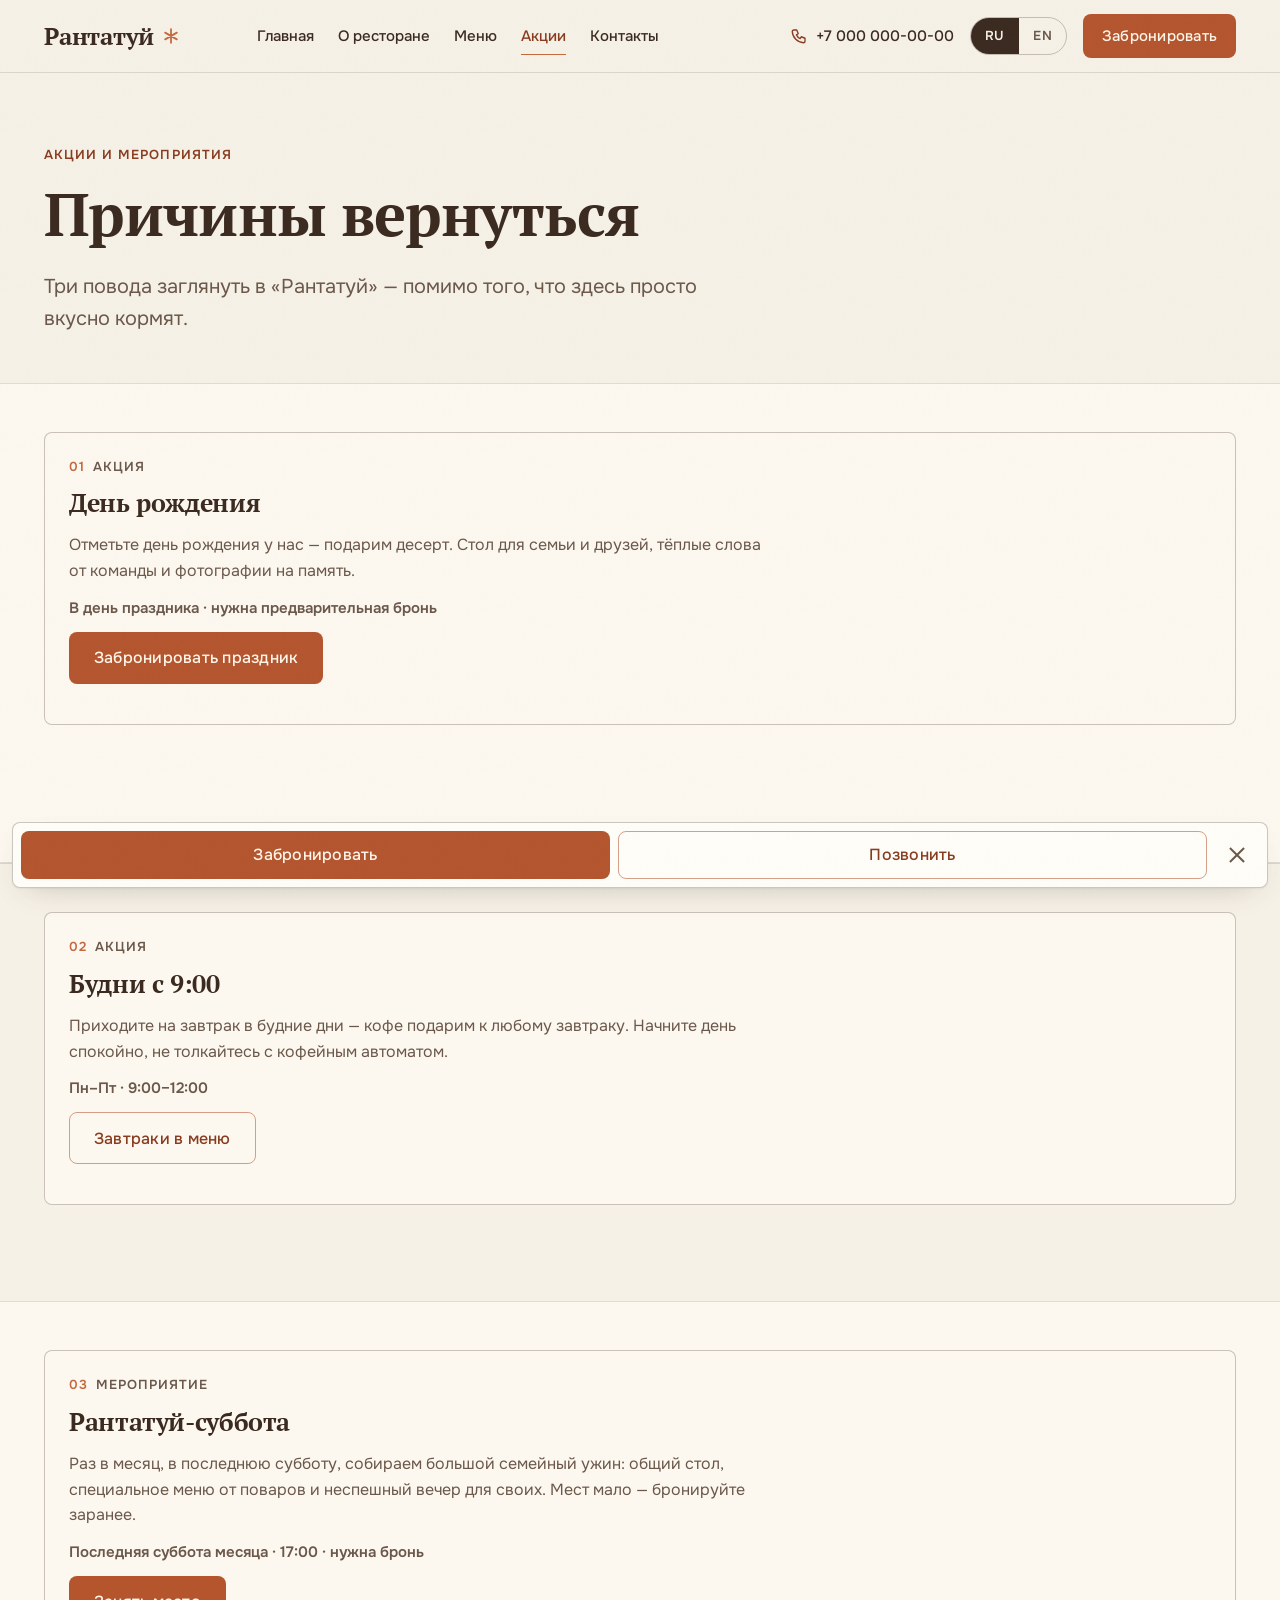
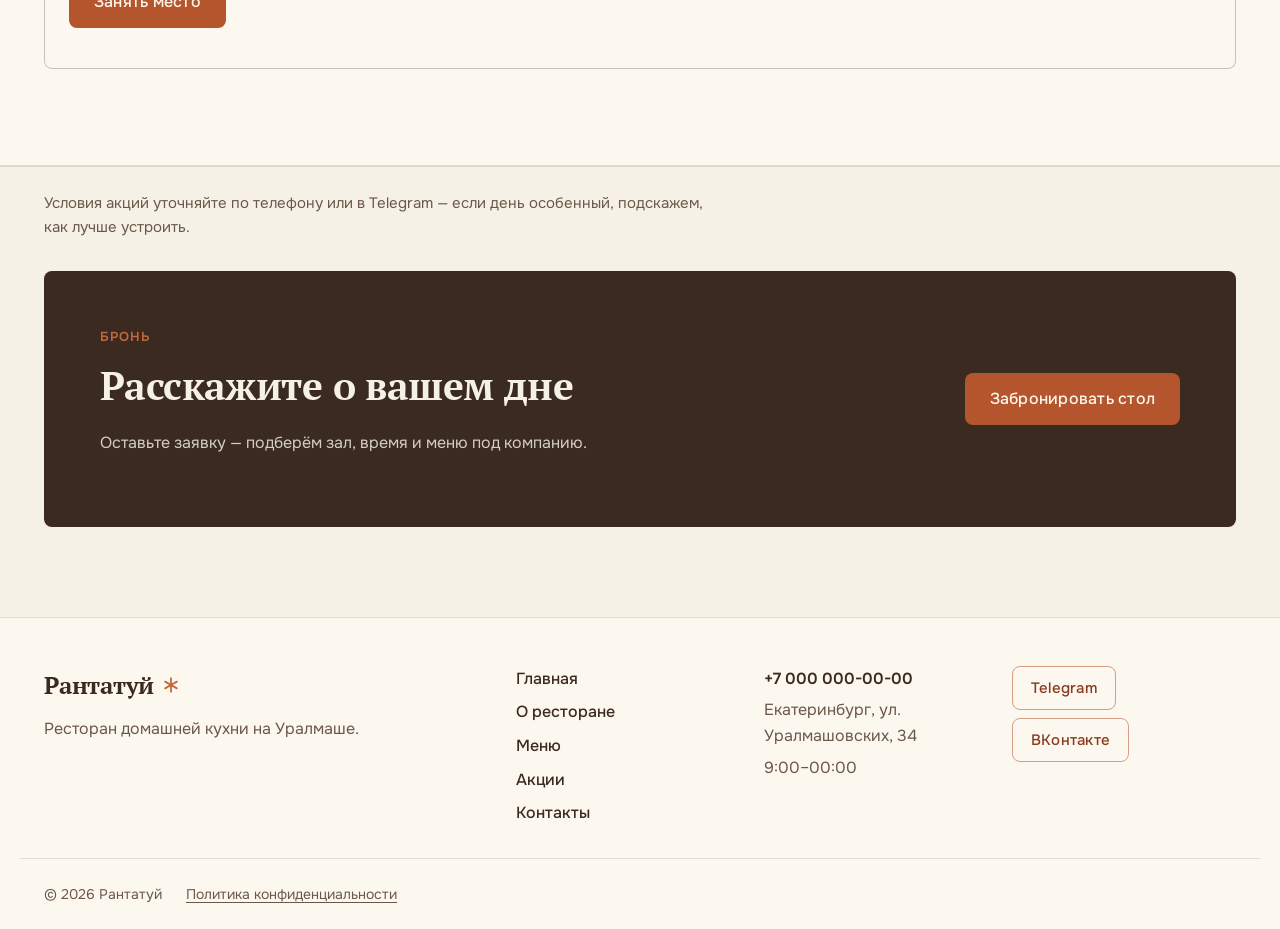
==== promos.html @ 754b1c6b "Многостраничный сайт: главная / меню / о ресторане / акции / бронь - index, menu, about, promos, boo" ====
<!DOCTYPE html>
<html lang="ru">
<head>
  <meta charset="UTF-8">
  <meta name="viewport" content="width=device-width, initial-scale=1">
  <title>Акции и мероприятия — Рантатуй</title>
  <meta name="description" content="Акции ресторана «Рантатуй»: десерт в подарок на день рождения, кофе к завтраку в будни, семейный ужин «Рантатуй-суббота».">
  <meta property="og:type" content="website">
  <meta property="og:locale" content="ru_RU">
  <meta property="og:title" content="Акции и мероприятия — Рантатуй">
  <meta property="og:description" content="День рождения, будние завтраки и семейный ужин раз в месяц — акции ресторана «Рантатуй» на Уралмаше.">
  <link rel="icon" href="data:image/svg+xml,%3Csvg xmlns='http://www.w3.org/2000/svg' viewBox='0 0 24 24'%3E%3Cpath d='M12 3v18M4.2 7.5l15.6 9M19.8 7.5l-15.6 9' stroke='%23B4552E' stroke-width='2.4' stroke-linecap='round'/%3E%3C/svg%3E">
  <link rel="stylesheet" href="assets/fonts/fonts.css">
  <link rel="stylesheet" href="css/styles.css">
</head>
<body data-page="promos">
  <a class="skip" href="#main" data-i18n="g.skip">Перейти к содержимому</a>
  <div class="grain" aria-hidden="true"></div>

  <header class="header" id="top">
    <div class="container header__in">
      <a class="logo" href="index.html" aria-label="Рантатуй — на главную">
        <span class="logo__word">Рантатуй</span>
        <svg class="logo__mark" viewBox="0 0 24 24" aria-hidden="true"><path d="M12 3v18M4.2 7.5l15.6 9M19.8 7.5l-15.6 9" fill="none" stroke="currentColor" stroke-width="2.4" stroke-linecap="round"/></svg>
      </a>
      <nav class="nav" aria-label="Основная навигация">
        <a href="index.html" data-i18n="g.nav.home">Главная</a>
        <a href="about.html" data-i18n="g.nav.about">О ресторане</a>
        <a href="menu.html" data-i18n="g.nav.menu">Меню</a>
        <a href="promos.html" class="is-current" data-i18n="g.nav.promos">Акции</a>
        <a href="booking.html" data-i18n="g.nav.contacts">Контакты</a>
      </nav>
      <div class="header__right">
        <a class="phone" href="tel:+70000000000">
          <svg viewBox="0 0 24 24" aria-hidden="true"><path d="M5 4h4l2 5-2.5 1.5a11 11 0 0 0 5 5L15 13l5 2v4a2 2 0 0 1-2 2A16 16 0 0 1 3 6a2 2 0 0 1 2-2z" fill="none" stroke="currentColor" stroke-width="1.8" stroke-linejoin="round"/></svg>
          <span>+7 000 000-00-00</span>
        </a>
        <div class="lang" role="group" aria-label="Язык / Language">
          <button type="button" class="lang__btn is-active" data-lang="ru">RU</button>
          <button type="button" class="lang__btn" data-lang="en">EN</button>
        </div>
        <a class="btn btn--primary btn--sm header__cta" href="booking.html" data-i18n="g.cta.book">Забронировать</a>
        <input type="checkbox" id="mnav" class="mnav-input">
        <label for="mnav" class="burger" aria-label="Открыть меню"><span></span><span></span><span></span></label>
      </div>
    </div>
    <nav class="mnav" aria-label="Мобильная навигация">
      <a href="index.html" data-i18n="g.nav.home">Главная</a>
      <a href="about.html" data-i18n="g.nav.about">О ресторане</a>
      <a href="menu.html" data-i18n="g.nav.menu">Меню</a>
      <a href="promos.html" data-i18n="g.nav.promos">Акции</a>
      <a href="booking.html" data-i18n="g.nav.contacts">Контакты</a>
      <a class="mnav__phone" href="tel:+70000000000">+7 000 000-00-00</a>
    </nav>
  </header>

  <main id="main">
    <!-- ШАПКА -->
    <section class="page-hero">
      <div class="container">
        <p class="overline">Акции и мероприятия</p>
        <h1 class="h2" style="font-size:clamp(2.25rem,5vw,3.75rem)" data-i18n="pr.title">Причины вернуться</h1>
        <p class="lead" data-i18n="pr.lead">Три повода заглянуть в «Рантатуй» — помимо того, что здесь просто вкусно кормят.</p>
      </div>
    </section>

    <!-- 01 ДЕНЬ РОЖДЕНИЯ -->
    <section class="section scen" id="birthday" style="padding-top:var(--sp-12)">
      <div class="container promo-full" style="grid-template-columns:1fr">
        <div class="promo-full__body">
          <p class="overline"><span class="sec-num">01</span><span data-i18n="pr.p1_over">Акция</span></p>
          <h2 data-i18n="pr.p1t">День рождения</h2>
          <p data-i18n="pr.p1d">Отметьте день рождения у нас — подарим десерт. Стол для семьи и друзей, тёплые слова от команды и фотографии на память.</p>
          <p class="promo-full__meta" data-i18n="pr.p1m">В день праздника · нужна предварительная бронь</p>
          <div class="hero__actions">
            <a class="btn btn--primary" href="booking.html" data-i18n="pr.p1cta">Забронировать праздник</a>
          </div>
        </div>
      </div>
    </section>

    <!-- 02 БУДНИ -->
    <section class="section" id="weekdays" style="padding-top:var(--sp-12);padding-bottom:var(--sp-12)">
      <div class="container promo-full" style="grid-template-columns:1fr">
        <div class="promo-full__body">
          <p class="overline"><span class="sec-num">02</span><span data-i18n="pr.p2_over">Акция</span></p>
          <h2 data-i18n="pr.p2t">Будни с 9:00</h2>
          <p data-i18n="pr.p2d">Приходите на завтрак в будние дни — кофе подарим к любому завтраку. Начните день спокойно, не толкайтесь с кофейным автоматом.</p>
          <p class="promo-full__meta" data-i18n="pr.p2m">Пн–Пт · 9:00–12:00</p>
          <div class="hero__actions">
            <a class="btn btn--outline" href="menu.html#breakfasts" data-i18n="pr.p2cta">Завтраки в меню</a>
          </div>
        </div>
      </div>
    </section>

    <!-- 03 РАНТАТУЙ-СУББОТА -->
    <section class="section scen" id="saturday" style="padding-top:var(--sp-12);padding-bottom:var(--sp-12)">
      <div class="container promo-full" style="grid-template-columns:1fr">
        <div class="promo-full__body">
          <p class="overline"><span class="sec-num">03</span><span data-i18n="pr.p3_over">Мероприятие</span></p>
          <h2 data-i18n="pr.p3t">Рантатуй-суббота</h2>
          <p data-i18n="pr.p3d">Раз в месяц, в последнюю субботу, собираем большой семейный ужин: общий стол, специальное меню от поваров и неспешный вечер для своих. Мест мало — бронируйте заранее.</p>
          <p class="promo-full__meta" data-i18n="pr.p3m">Последняя суббота месяца · 17:00 · нужна бронь</p>
          <div class="hero__actions">
            <a class="btn btn--primary" href="booking.html" data-i18n="pr.p3cta">Занять место</a>
          </div>
        </div>
      </div>
    </section>

    <section class="section" style="padding-top:0">
      <div class="container">
        <p class="menu-note" data-i18n="pr.note">Условия акций уточняйте по телефону или в Telegram — если день особенный, подскажем, как лучше устроить.</p>
        <div class="band" style="margin-top:var(--sp-8)">
          <div class="band__in">
            <div>
              <p class="overline" data-i18n="pr.band_over">Бронь</p>
              <h2 class="h2" data-i18n="pr.band_title">Расскажите о вашем дне</h2>
              <p data-i18n="pr.band_p">Оставьте заявку — подберём зал, время и меню под компанию.</p>
            </div>
            <div class="band__actions">
              <a class="btn btn--primary" href="booking.html" data-i18n="pr.band_cta">Забронировать стол</a>
            </div>
          </div>
        </div>
      </div>
    </section>
  </main>

  <footer class="footer">
    <div class="container footer__grid">
      <div class="footer__brand">
        <a class="logo" href="index.html"><span class="logo__word">Рантатуй</span>
          <svg class="logo__mark" viewBox="0 0 24 24" aria-hidden="true"><path d="M12 3v18M4.2 7.5l15.6 9M19.8 7.5l-15.6 9" fill="none" stroke="currentColor" stroke-width="2.4" stroke-linecap="round"/></svg>
        </a>
        <p class="muted" data-i18n="g.footer_tagline">Ресторан домашней кухни на Уралмаше.</p>
      </div>
      <nav class="footer__nav" aria-label="Навигация в подвале">
        <a href="index.html" data-i18n="g.nav.home">Главная</a>
        <a href="about.html" data-i18n="g.nav.about">О ресторане</a>
        <a href="menu.html" data-i18n="g.nav.menu">Меню</a>
        <a href="promos.html" data-i18n="g.nav.promos">Акции</a>
        <a href="booking.html" data-i18n="g.nav.contacts">Контакты</a>
      </nav>
      <div class="footer__contacts">
        <p><a href="tel:+70000000000">+7 000 000-00-00</a></p>
        <p class="muted" data-i18n="g.footer_addr">Екатеринбург, ул. Уралмашовских, 34</p>
        <p class="muted" data-i18n="g.footer_hours">9:00–00:00</p>
      </div>
      <div class="footer__social">
        <a class="btn btn--outline btn--sm" href="https://t.me/telegram" target="_blank" rel="noopener" data-i18n="g.tg">Telegram</a>
        <a class="btn btn--outline btn--sm" href="https://vk.com/vk" target="_blank" rel="noopener" data-i18n="g.vk">ВКонтакте</a>
      </div>
    </div>
    <div class="container footer__bottom">
      <p class="muted">© 2026 Рантатуй</p>
      <a class="muted" href="#" data-i18n="g.footer_policy">Политика конфиденциальности</a>
    </div>
  </footer>

  <div class="stickybar" id="stickybar" hidden>
    <a class="btn btn--primary" href="booking.html" data-i18n="g.sticky_book">Забронировать</a>
    <a class="btn btn--outline" href="tel:+70000000000" data-i18n="g.sticky_call">Позвонить</a>
    <button type="button" class="stickybar__close" id="stickyclose" aria-label="Скрыть панель"></button>
  </div>

  <script src="js/main.js" defer></script>
</body>
</html>
---- assets/fonts/fonts.css ----
@font-face{font-family:'Onest';font-style:normal;font-weight:100 900;font-display:swap;src:url('Onest-400-cyrillic.woff2') format('woff2');unicode-range:U+0301, U+0400-045F, U+0490-0491, U+04B0-04B1, U+2116;}
@font-face{font-family:'Onest';font-style:normal;font-weight:100 900;font-display:swap;src:url('Onest-400-latin.woff2') format('woff2');unicode-range:U+0000-00FF, U+0131, U+0152-0153, U+02BB-02BC, U+02C6, U+02DA, U+02DC, U+0304, U+0308, U+0329, U+2000-206F, U+20AC, U+2122, U+2191, U+2193, U+2212, U+2215, U+FEFF, U+FFFD;}
@font-face{font-family:'PT Serif';font-style:italic;font-weight:700;font-display:swap;src:url('PTSerif-700-italic-cyrillic.woff2') format('woff2');unicode-range:U+0301, U+0400-045F, U+0490-0491, U+04B0-04B1, U+2116;}
@font-face{font-family:'PT Serif';font-style:italic;font-weight:700;font-display:swap;src:url('PTSerif-700-italic-latin.woff2') format('woff2');unicode-range:U+0000-00FF, U+0131, U+0152-0153, U+02BB-02BC, U+02C6, U+02DA, U+02DC, U+0304, U+0308, U+0329, U+2000-206F, U+20AC, U+2122, U+2191, U+2193, U+2212, U+2215, U+FEFF, U+FFFD;}
@font-face{font-family:'PT Serif';font-style:normal;font-weight:700;font-display:swap;src:url('PTSerif-700-cyrillic.woff2') format('woff2');unicode-range:U+0301, U+0400-045F, U+0490-0491, U+04B0-04B1, U+2116;}
@font-face{font-family:'PT Serif';font-style:normal;font-weight:700;font-display:swap;src:url('PTSerif-700-latin.woff2') format('woff2');unicode-range:U+0000-00FF, U+0131, U+0152-0153, U+02BB-02BC, U+02C6, U+02DA, U+02DC, U+0304, U+0308, U+0329, U+2000-206F, U+20AC, U+2122, U+2191, U+2193, U+2212, U+2215, U+FEFF, U+FFFD;}
---- css/styles.css ----
/* ============================================================
   Рантатуй — ресторан на Уралмаше
   Многостраничный сайт: index / about / menu / promos / booking
   ============================================================ */
:root{
  --bg:#F6F1E7;
  --surface:#FCF8F0;
  --surface-2:#FFFDF8;
  --ink:#3B2A20;
  --muted:#6B584A;
  --line:rgba(59,42,32,.14);
  --line-strong:rgba(59,42,32,.26);

  --accent:#B4552E;
  --accent-600:#9C4626;
  --accent-700:#8A3B1F;
  --accent-contrast:#FFF6EA;
  --accent-soft:#C4693F;
  --accent-tint:rgba(180,85,46,.10);

  --err:#A3352B;

  --font-display:'PT Serif',Georgia,'Times New Roman',serif;
  --font-text:'Onest',system-ui,-apple-system,'Segoe UI',sans-serif;

  --step--1:.875rem;
  --step-0:1rem;
  --step-1:1.25rem;
  --step-2:1.5625rem;
  --step-3:1.9375rem;
  --step-4:2.4375rem;

  --sp-1:4px; --sp-2:8px; --sp-3:12px; --sp-4:16px; --sp-6:24px;
  --sp-8:32px; --sp-12:48px; --sp-16:64px; --sp-24:96px;

  --radius:8px;
  --radius-pill:999px;

  --shadow:0 1px 2px rgba(59,42,32,.06), 0 12px 32px -16px rgba(59,42,32,.28);

  --container:1240px;
  --ease:cubic-bezier(.2,.6,.2,1);
}

*,*::before,*::after{box-sizing:border-box}
html{-webkit-text-size-adjust:100%}
body{
  margin:0;background:var(--bg);color:var(--ink);
  font-family:var(--font-text);font-size:var(--step-0);line-height:1.6;
  -webkit-font-smoothing:antialiased;
}
img{max-width:100%;display:block}
a{color:var(--accent-700);text-underline-offset:3px}
a:hover{color:var(--accent-600)}
h1,h2,h3{font-family:var(--font-display);font-weight:700;line-height:1.08;letter-spacing:-.015em;margin:0}
p{margin:0}
ul{margin:0;padding:0;list-style:none}
button{font:inherit;color:inherit}
:focus-visible{outline:2px solid var(--accent-600);outline-offset:2px;border-radius:2px}

.container{max-width:var(--container);margin-inline:auto;padding-inline:24px}

.skip{position:absolute;left:16px;top:-64px;z-index:2000;background:var(--ink);color:var(--bg);
  padding:10px 16px;border-radius:var(--radius);transition:top .16s var(--ease);text-decoration:none}
.skip:focus{top:12px}

.grain{position:fixed;inset:0;z-index:1500;pointer-events:none;opacity:.035;
  background-image:url("data:image/svg+xml,%3Csvg xmlns='http://www.w3.org/2000/svg' width='160' height='160'%3E%3Cfilter id='n'%3E%3CfeTurbulence type='fractalNoise' baseFrequency='0.9' numOctaves='2' stitchTiles='stitch'/%3E%3CfeColorMatrix type='saturate' values='0'/%3E%3C/filter%3E%3Crect width='100%25' height='100%25' filter='url(%23n)' opacity='0.55'/%3E%3C/svg%3E")}

.overline{font-size:.8125rem;font-weight:600;letter-spacing:.08em;text-transform:uppercase;
  color:var(--accent-700);margin-bottom:var(--sp-4)}
.sec-num{font-size:.8125rem;font-weight:600;letter-spacing:.08em;color:var(--accent-soft);margin-right:var(--sp-2)}
.h2{font-size:clamp(1.75rem,3.6vw,var(--step-4));margin-bottom:var(--sp-6)}
.h3{font-size:var(--step-2);margin-bottom:var(--sp-4)}
.muted{color:var(--muted)}
.caption{font-size:.8125rem;color:var(--muted);margin-top:var(--sp-2)}

/* ---------- Кнопки ---------- */
.btn{display:inline-flex;align-items:center;justify-content:center;gap:var(--sp-2);
  min-height:52px;padding:0 24px;border-radius:var(--radius);
  font-weight:500;font-size:1rem;letter-spacing:.015em;line-height:1.2;
  text-decoration:none;cursor:pointer;border:1px solid transparent;
  transition:background-color .16s var(--ease),color .16s var(--ease),
             border-color .16s var(--ease),transform .12s var(--ease)}
.btn--primary{background:var(--accent);color:var(--accent-contrast)}
.btn--primary:hover{background:var(--accent-600);color:var(--accent-contrast)}
.btn--primary:active{transform:translateY(1px)}
.btn--outline{border-color:rgba(180,85,46,.55);color:var(--accent-700);background:transparent}
.btn--outline:hover{background:var(--accent-tint);border-color:var(--accent-600)}
.btn--ghost{min-height:auto;padding:6px 2px;color:var(--accent-700);
  border-bottom:1px solid rgba(180,85,46,.4)}
.btn--ghost:hover{border-bottom-color:var(--accent-600)}
.btn--sm{min-height:44px;padding:0 18px;font-size:.9375rem}
.btn--block{width:100%}
.btn[disabled]{opacity:.5;cursor:not-allowed}

/* ---------- Шапка ---------- */
.header{position:sticky;top:0;z-index:1000;background:var(--bg);border-bottom:1px solid var(--line)}
.header__in{display:flex;align-items:center;gap:var(--sp-6);min-height:72px}
.logo{display:inline-flex;align-items:baseline;gap:8px;text-decoration:none;color:var(--ink)}
.logo__word{font-family:var(--font-display);font-weight:700;font-size:1.5rem;letter-spacing:-.01em}
.logo__mark{width:18px;height:18px;color:var(--accent-soft);align-self:center}
.nav{display:flex;gap:var(--sp-6);margin-inline:auto}
.nav a{color:var(--ink);text-decoration:none;font-size:.9375rem;font-weight:500;
  padding:6px 0;border-bottom:1px solid transparent}
.nav a:hover,.nav a.is-current{color:var(--accent-700);border-bottom-color:var(--accent-soft)}
.header__right{display:flex;align-items:center;gap:var(--sp-4);margin-left:auto}
.phone{display:inline-flex;align-items:center;gap:8px;color:var(--ink);text-decoration:none;
  font-weight:500;font-size:.9375rem;white-space:nowrap}
.phone svg{width:18px;height:18px;color:var(--accent-700)}
.phone:hover{color:var(--accent-700)}
.lang{display:inline-flex;border:1px solid var(--line-strong);border-radius:var(--radius-pill);overflow:hidden}
.lang__btn{border:0;background:transparent;padding:8px 14px;font-size:.8125rem;font-weight:600;
  letter-spacing:.04em;cursor:pointer;color:var(--muted);min-height:36px}
.lang__btn.is-active{background:var(--ink);color:var(--bg)}
.header__cta{white-space:nowrap}

.mnav-input{position:absolute;opacity:0;pointer-events:none}
.burger{display:none;width:44px;height:44px;border:1px solid var(--line-strong);border-radius:var(--radius);cursor:pointer;position:relative;flex:none}
.burger span{position:absolute;left:11px;right:11px;height:2px;background:var(--ink);border-radius:2px;
  transition:transform .18s var(--ease),opacity .18s var(--ease)}
.burger span:nth-child(1){top:14px}
.burger span:nth-child(2){top:21px}
.burger span:nth-child(3){top:28px}
.mnav-input:focus-visible + .burger{outline:2px solid var(--accent-600);outline-offset:2px}
.mnav{display:none;flex-direction:column;gap:var(--sp-2);
  padding:var(--sp-4) 24px var(--sp-6);border-top:1px solid var(--line);background:var(--bg)}
.mnav a{color:var(--ink);text-decoration:none;font-size:1.0625rem;font-weight:500;
  padding:10px 0;border-bottom:1px solid var(--line)}
.mnav a:last-child{border-bottom:0}
.mnav__phone{color:var(--accent-700)!important;font-weight:600!important}
.mnav-input:checked ~ .mnav{display:flex}
.mnav-input:checked ~ .burger span:nth-child(1){transform:translateY(7px) rotate(45deg)}
.mnav-input:checked ~ .burger span:nth-child(2){opacity:0}
.mnav-input:checked ~ .burger span:nth-child(3){transform:translateY(-7px) rotate(-45deg)}

/* ---------- Общее для секций ---------- */
.section{padding-block:clamp(44px,7vw,96px)}
.section + .section{border-top:1px solid var(--line)}
.section-head{margin-bottom:var(--sp-8)}
section[id],footer[id]{scroll-margin-top:88px}

.photo{margin:0}
.photo img{width:100%;height:auto;object-fit:cover;border-radius:var(--radius);
  border:1px solid var(--line);box-shadow:var(--shadow);
  filter:sepia(.14) saturate(1.05) brightness(1.03) contrast(.98)}

/* ---------- Внутренние страницы: шапка ---------- */
.page-hero{padding-block:clamp(40px,6vw,72px) clamp(28px,4vw,48px)}
.page-hero .lead{font-size:var(--step-1);max-width:36em;color:var(--muted);margin-top:var(--sp-4)}

/* ---------- Hero главной ---------- */
.hero{padding-block:clamp(40px,6vw,80px) clamp(48px,7vw,96px)}
.hero__grid{display:grid;gap:var(--sp-8);align-items:center}
.hero__title{font-size:clamp(2.5rem,6vw,4.75rem);line-height:1.02;letter-spacing:-.02em;margin:0 0 var(--sp-6)}
.u-scribble{position:relative;display:inline-block;color:var(--accent-700);white-space:nowrap}
.scribble{position:absolute;left:0;right:0;bottom:-.14em;width:100%;height:.22em;color:var(--accent-soft);pointer-events:none}
.hero__lead{font-size:var(--step-1);max-width:34em;color:var(--ink);margin-bottom:var(--sp-6)}
.hero__actions{display:flex;flex-wrap:wrap;gap:var(--sp-3);margin-bottom:var(--sp-4)}
.hero__micro{font-size:.9375rem;color:var(--muted)}
.hero__micro a{font-weight:600}
.chips{display:flex;flex-wrap:wrap;gap:var(--sp-2);margin-top:var(--sp-6)}
.chip{display:inline-flex;align-items:center;gap:8px;border:1px solid var(--line-strong);
  border-radius:var(--radius-pill);padding:8px 14px;font-size:.875rem;color:var(--ink);background:var(--surface)}
.chip svg{width:18px;height:18px;color:var(--accent-700);flex:none}
.hero__media img{aspect-ratio:3/2}

/* ---------- О ресторане (главная, кратко) ---------- */
.about__grid{display:grid;gap:var(--sp-8);align-items:center}
.about__text p{max-width:36em;margin-bottom:var(--sp-4)}
.facts{display:grid;gap:var(--sp-3);margin-top:var(--sp-6)}
.facts li{display:flex;align-items:center;gap:var(--sp-3);font-weight:500}
.facts svg{width:22px;height:22px;color:var(--accent-700);flex:none}
.about__media img{aspect-ratio:4/3}
.textlink{display:inline-flex;align-items:center;gap:6px;font-weight:600;text-decoration:none;margin-top:var(--sp-2)}

/* ---------- Блюда (превью меню) ---------- */
.dishes{display:grid;gap:var(--sp-6);grid-template-columns:1fr}
.dish{background:var(--surface);border:1px solid var(--line-strong);border-radius:var(--radius);overflow:hidden}
.dish img{aspect-ratio:4/3;border:0;border-radius:0;box-shadow:none}
.dish__body{padding:var(--sp-4) var(--sp-6) var(--sp-6)}
.dish__row{display:flex;align-items:baseline;gap:var(--sp-3)}
.dish__name{font-weight:600;font-size:var(--step-1)}
.dish__dots{flex:1;border-bottom:2px dotted var(--line-strong);transform:translateY(-4px)}
.dish__price{font-weight:700;white-space:nowrap}
.dish__desc{color:var(--muted);font-size:.9375rem;margin-top:6px}
.center-cta{margin-top:var(--sp-8);text-align:center}

/* ---------- Сценарии ---------- */
.scen{background:var(--surface);border-block:1px solid var(--line)}
.scen__grid{display:grid;gap:var(--sp-8);align-items:center}
.scen__list{display:grid;gap:var(--sp-6);margin-top:var(--sp-6)}
.scen__list li{display:flex;gap:var(--sp-4);align-items:flex-start}
.scen__list svg{width:26px;height:26px;color:var(--accent-700);flex:none;margin-top:2px}
.scen__list h3{font-size:var(--step-1);margin-bottom:4px}
.scen__list p{color:var(--muted);max-width:32em}
.scen__media img{aspect-ratio:4/5}

/* ---------- Причины вернуться (акции, 3 фото) ---------- */
.promos__grid{display:grid;gap:var(--sp-6);grid-template-columns:1fr}
.pcard{background:var(--surface);border:1px solid var(--line-strong);border-radius:var(--radius);overflow:hidden}
.pcard img{aspect-ratio:4/5;border:0;border-radius:0;box-shadow:none}
.pcard__body{padding:var(--sp-6)}
.pcard__body h3{font-size:var(--step-1);margin-bottom:var(--sp-2)}
.pcard__body p{color:var(--muted)}
.pcard__icon{display:inline-flex;margin-bottom:var(--sp-3)}
.pcard__icon svg{width:26px;height:26px;color:var(--accent-700)}

/* ---------- Полоса-призыв ---------- */
.band{background:var(--ink);color:var(--bg);border-radius:var(--radius)}
.band__in{display:grid;gap:var(--sp-8);align-items:center;padding:clamp(28px,5vw,56px)}
.band .overline{color:var(--accent-soft)}
.band h2{color:var(--bg)}
.band p{color:rgba(246,241,231,.82);max-width:36em;margin-bottom:var(--sp-4)}
.band__actions{display:flex;flex-wrap:wrap;gap:var(--sp-3)}
.band .btn--outline{border-color:rgba(246,241,231,.4);color:var(--bg)}
.band .btn--outline:hover{background:rgba(246,241,231,.12);border-color:var(--bg)}

/* ---------- Меню (страница) ---------- */
.menu-block{margin-bottom:var(--sp-16)}
.menu-block__head{display:flex;align-items:baseline;gap:var(--sp-4);margin-bottom:var(--sp-4)}
.menu-block__head h2{font-size:var(--step-3)}
.menu-block__time{color:var(--muted);font-size:.9375rem;white-space:nowrap}
.mlist{display:grid;gap:0}
.mitem{display:flex;align-items:baseline;gap:var(--sp-3);padding:var(--sp-3) 0;border-bottom:1px dashed var(--line-strong)}
.mitem:last-child{border-bottom:0}
.mitem__name{font-weight:500}
.mitem__desc{display:block;color:var(--muted);font-size:.875rem;font-weight:400}
.mitem__dots{flex:1;border-bottom:2px dotted var(--line-strong);transform:translateY(-4px);min-width:24px}
.mitem__price{font-weight:700;white-space:nowrap}
.menu-note{color:var(--muted);font-size:.9375rem;margin-top:var(--sp-6);max-width:44em}

/* ---------- Галерея (о ресторане) ---------- */
.gallery{display:grid;gap:var(--sp-4);grid-template-columns:1fr}
.gallery figure{margin:0}
.gallery img{width:100%;height:100%;object-fit:cover;border-radius:var(--radius);
  border:1px solid var(--line);box-shadow:var(--shadow);
  filter:sepia(.14) saturate(1.05) brightness(1.03) contrast(.98)}
.gallery .g-big{grid-column:1/-1;aspect-ratio:16/9}
.gallery .g-sm{aspect-ratio:4/3}

/* ---------- Акции (страница) ---------- */
.promo-full{display:grid;gap:var(--sp-6);margin-bottom:var(--sp-12)}
.promo-full__body{padding:var(--sp-6);background:var(--surface);border:1px solid var(--line-strong);border-radius:var(--radius)}
.promo-full__body h2{font-size:var(--step-2);margin-bottom:var(--sp-4)}
.promo-full__body p{color:var(--muted);max-width:44em;margin-bottom:var(--sp-3)}
.promo-full__meta{color:var(--accent-700);font-weight:600;font-size:.9375rem}

/* ---------- Бронь / контакты ---------- */
.booking__grid{display:grid;gap:var(--sp-8);align-items:start}
.booking__formcol > p{max-width:34em;color:var(--muted);margin-bottom:var(--sp-6)}
.form{display:grid;gap:var(--sp-4)}
.field{display:grid;gap:6px}
.field-row{display:grid;gap:var(--sp-4);grid-template-columns:1fr}
.field label{font-size:.9375rem;font-weight:500}
.opt{color:var(--muted);font-weight:400;font-size:.875rem}
.field input,.field select,.field textarea{width:100%;min-height:52px;padding:12px 16px;
  border:1px solid var(--line-strong);border-radius:var(--radius);
  background:var(--surface-2);color:var(--ink);font:inherit;
  transition:border-color .16s var(--ease),box-shadow .16s var(--ease)}
.field textarea{min-height:96px;resize:vertical}
.field input:focus,.field select:focus,.field textarea:focus{
  outline:none;border-color:var(--accent-600);box-shadow:0 0 0 3px var(--accent-tint)}
.field input[aria-invalid="true"],.field select[aria-invalid="true"]{border-color:var(--err)}
.field__err{color:var(--err);font-size:.875rem;min-height:1.2em;margin:0}
.form__ok{margin:var(--sp-2) 0 0;padding:var(--sp-4);border-radius:var(--radius);
  background:var(--accent-tint);color:var(--accent-700);font-weight:500}

.contacts__card{background:var(--surface);border:1px solid var(--line-strong);border-radius:var(--radius);
  padding:var(--sp-6);box-shadow:var(--shadow);display:grid;gap:var(--sp-6)}
.contacts__list{display:grid;gap:var(--sp-4)}
.contacts__list li{display:flex;gap:var(--sp-3);align-items:flex-start}
.contacts__list svg{width:22px;height:22px;color:var(--accent-700);flex:none;margin-top:2px}
.contacts__social{display:flex;flex-wrap:wrap;gap:var(--sp-2)}
.contacts__social svg{width:18px;height:18px}
.contacts__map{justify-self:start}
.contacts__note{color:var(--muted);font-size:.9375rem}

/* ---------- Подвал ---------- */
.footer{border-top:1px solid var(--line);padding-top:var(--sp-12);background:var(--surface)}
.footer__grid{display:grid;gap:var(--sp-8);grid-template-columns:1fr}
.footer__brand p{margin-top:var(--sp-3);max-width:24em}
.footer__nav{display:grid;gap:var(--sp-2);align-content:start}
.footer__nav a{color:var(--ink);text-decoration:none;font-weight:500}
.footer__nav a:hover{color:var(--accent-700)}
.footer__contacts{display:grid;gap:6px;align-content:start}
.footer__contacts a{color:var(--ink);font-weight:600;text-decoration:none}
.footer__contacts a:hover{color:var(--accent-700)}
.footer__social{display:flex;flex-wrap:wrap;gap:var(--sp-2);align-content:start}
.footer__bottom{display:flex;flex-wrap:wrap;gap:var(--sp-2) var(--sp-6);align-items:center;
  padding-block:var(--sp-6);margin-top:var(--sp-8);border-top:1px solid var(--line);font-size:.875rem}
.footer__bottom a{color:var(--muted)}

/* ---------- Sticky bar ---------- */
.stickybar{position:fixed;left:12px;right:12px;bottom:12px;z-index:1200;display:flex;gap:var(--sp-2);
  align-items:center;background:var(--surface-2);border:1px solid var(--line-strong);
  border-radius:var(--radius);box-shadow:var(--shadow);padding:8px}
.stickybar .btn{flex:1;min-height:48px}
.stickybar__close{width:44px;height:44px;flex:none;border:0;background:transparent;cursor:pointer;position:relative;border-radius:var(--radius)}
.stickybar__close::before,.stickybar__close::after{content:"";position:absolute;left:12px;right:12px;top:21px;height:2px;background:var(--muted)}
.stickybar__close::before{transform:rotate(45deg)}
.stickybar__close::after{transform:rotate(-45deg)}
body.has-sticky{padding-bottom:84px}

/* ---------- Адаптив ---------- */
@media (min-width:480px){
  .field-row{grid-template-columns:1fr 1fr}
  .dishes{grid-template-columns:1fr 1fr}
}
@media (min-width:768px){
  .promos__grid{grid-template-columns:repeat(3,1fr)}
  .footer__grid{grid-template-columns:2fr 1fr 1fr 1fr;gap:var(--sp-6)}
  .gallery{grid-template-columns:repeat(2,1fr)}
  .gallery .g-big{grid-column:1/-1}
  .gallery .g-sm{grid-column:auto}
  .promo-full{grid-template-columns:1fr 1fr;align-items:stretch}
}
@media (min-width:1024px){
  .hero__grid{grid-template-columns:5fr 7fr}
  .about__grid{grid-template-columns:5fr 6fr}
  .scen__grid{grid-template-columns:6fr 5fr}
  .booking__grid{grid-template-columns:7fr 5fr}
  .band__in{grid-template-columns:1fr auto}
  .dishes{grid-template-columns:repeat(4,1fr)}
  .gallery{grid-template-columns:repeat(4,1fr)}
  .gallery .g-big{grid-column:span 2;grid-row:span 2;aspect-ratio:auto}
  .gallery .g-sm{grid-column:auto;aspect-ratio:auto}
  .gallery .g-sm:nth-of-type(2){grid-column:span 2}
}
@media (max-width:1023.98px){
  .burger{display:block}
  .header__cta{display:none}
}
@media (max-width:767.98px){
  .nav{display:none}
  .header__in{gap:var(--sp-4)}
  .phone span{display:none}
  .lang__btn{padding:8px 10px}
}
@media (max-width:479.98px){
  .hero__actions .btn{flex:1 1 100%}
  .u-scribble{white-space:normal}
}

@media (prefers-reduced-motion: reduce){
  *,*::before,*::after{transition-duration:.01ms!important;animation-duration:.01ms!important}
  html{scroll-behavior:auto}
}
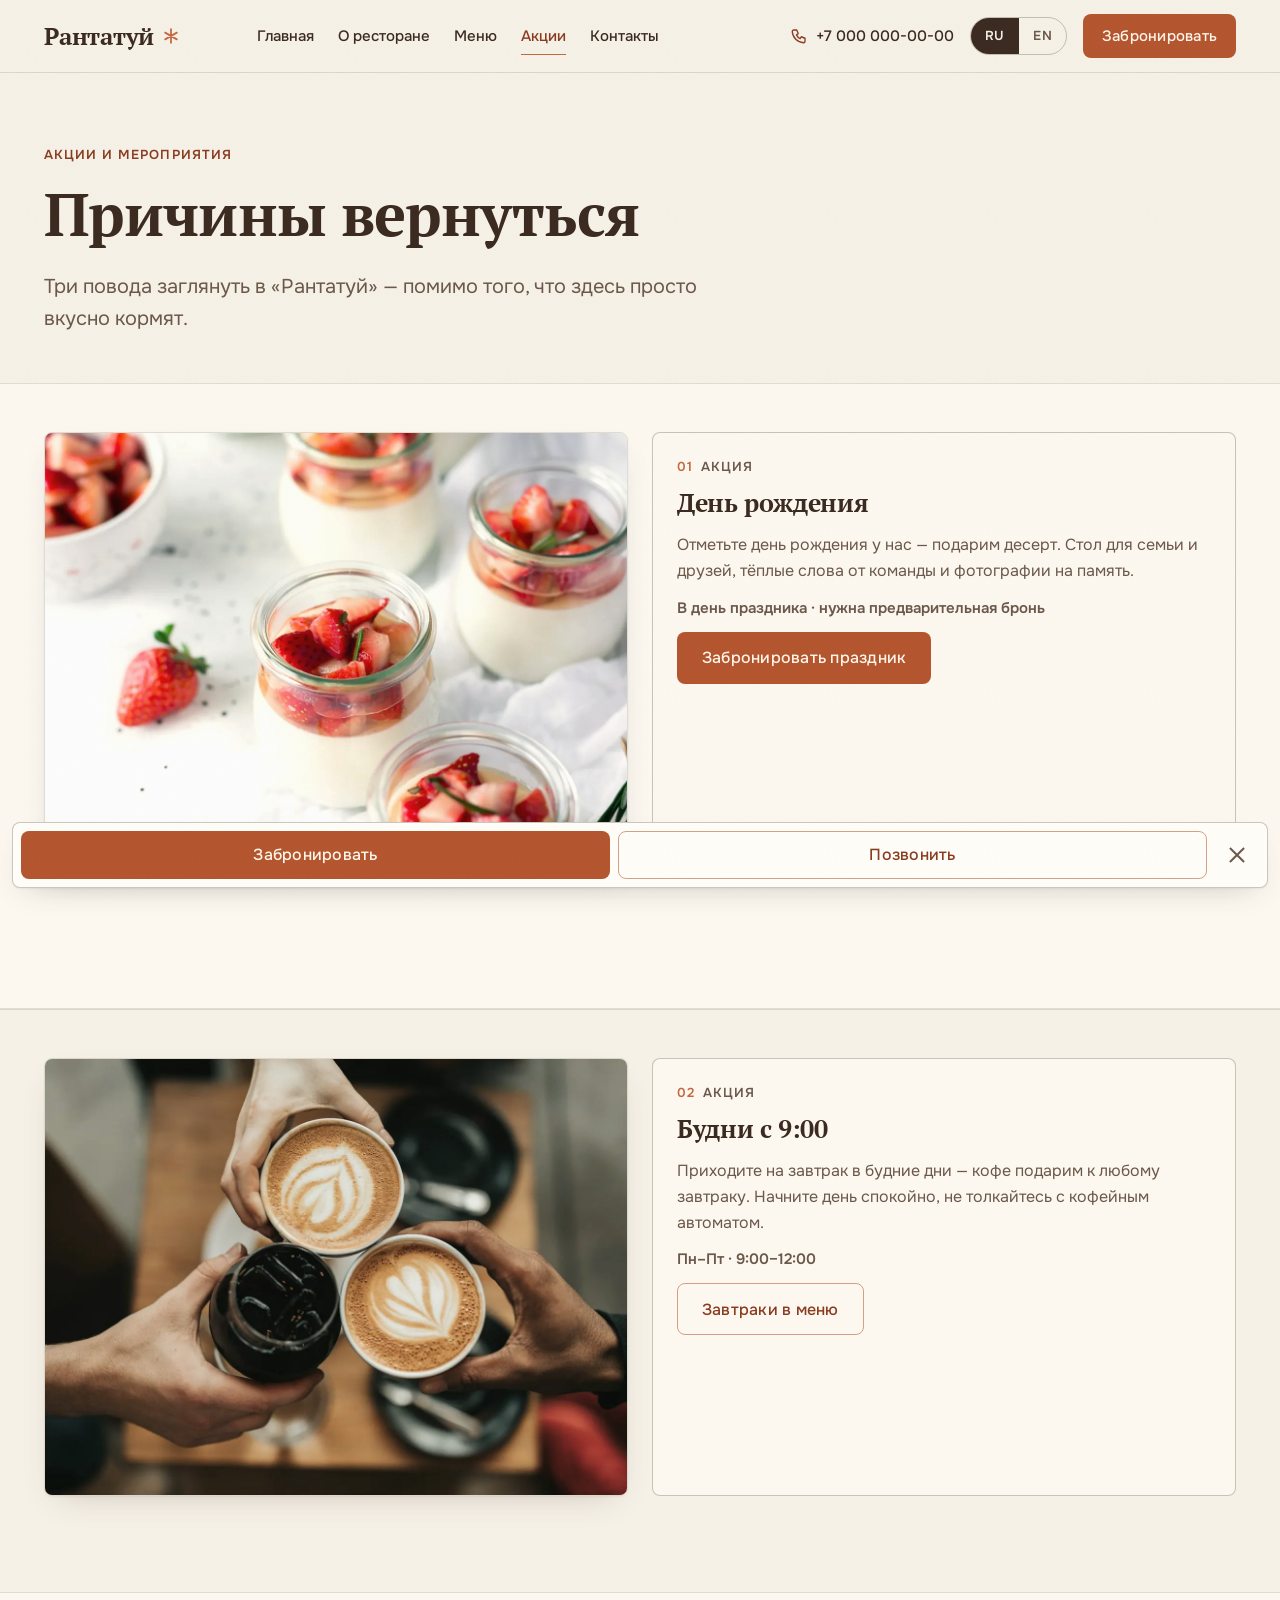
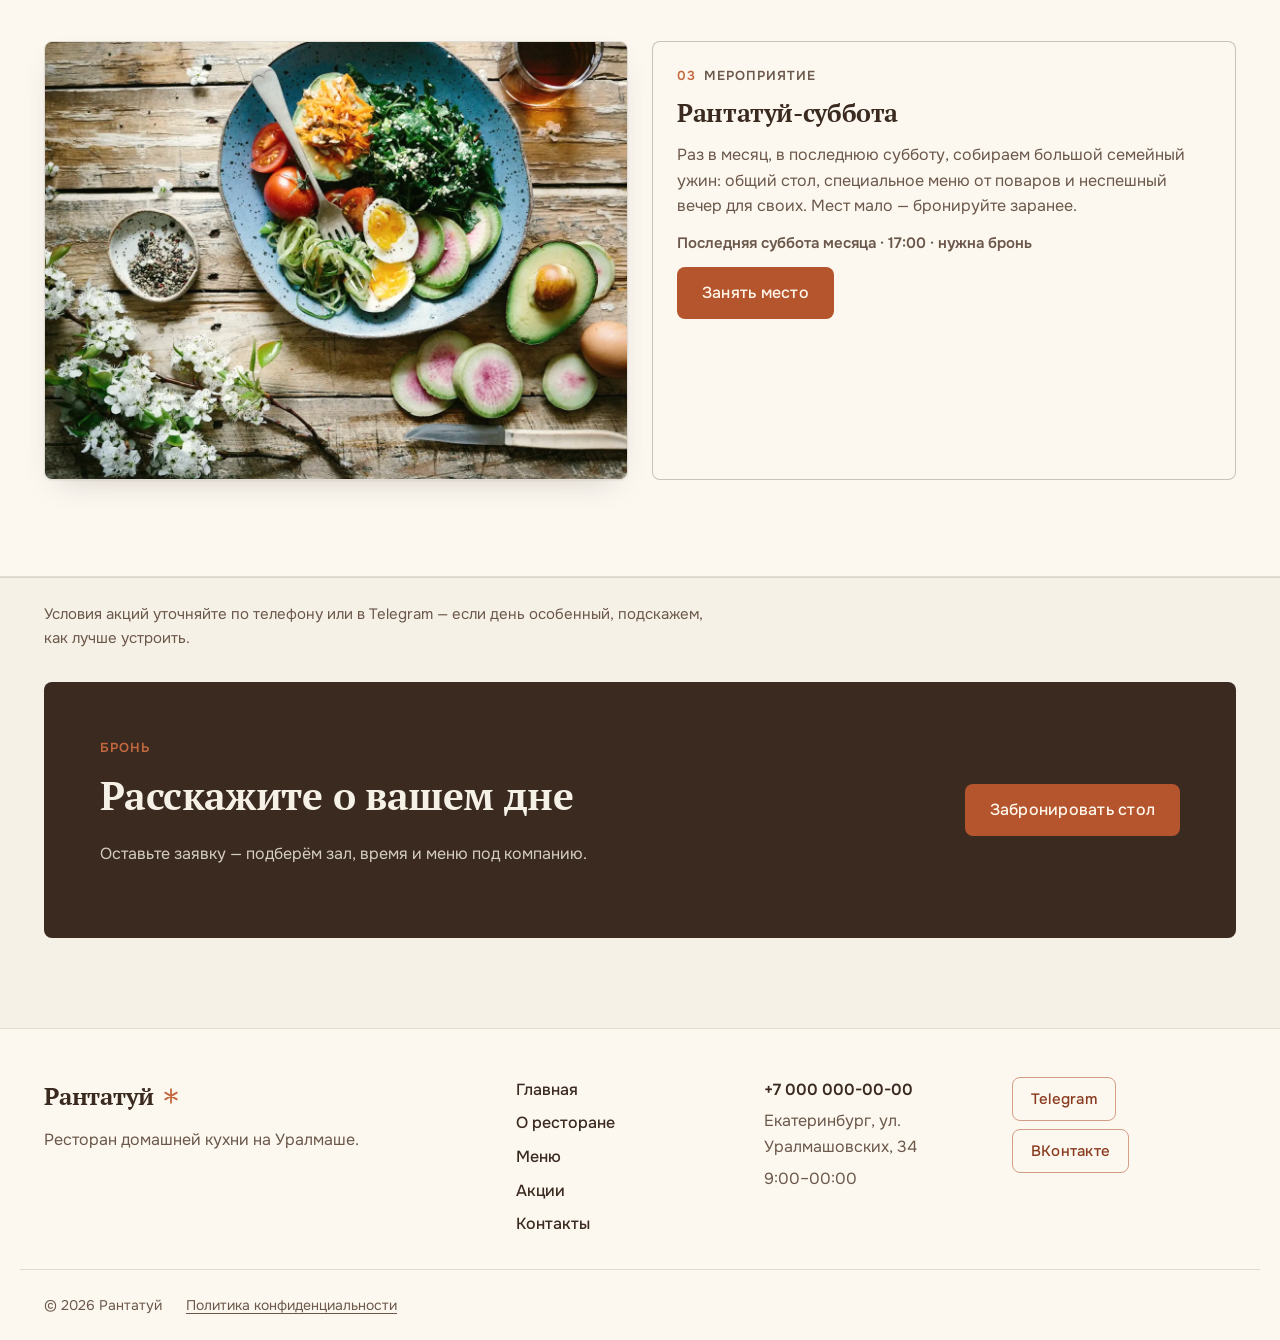
==== commit 7144eb13: "Акции: фото во всех трёх блоках «Причины вернуться» (без дублей с главной)" ====
--- a/promos.html
+++ b/promos.html
@@ -66,7 +66,14 @@
 
     <!-- 01 ДЕНЬ РОЖДЕНИЯ -->
     <section class="section scen" id="birthday" style="padding-top:var(--sp-12)">
-      <div class="container promo-full" style="grid-template-columns:1fr">
+      <div class="container promo-full">
+        <figure class="photo promo-full__media">
+          <picture>
+            <source srcset="assets/img/dessert2.webp" type="image/webp">
+            <img src="assets/img/dessert2.jpg" width="1200" height="900" loading="lazy" decoding="async"
+                 alt="Домашний десерт с ягодами" data-i18n-alt="pr.alt1">
+          </picture>
+        </figure>
         <div class="promo-full__body">
           <p class="overline"><span class="sec-num">01</span><span data-i18n="pr.p1_over">Акция</span></p>
           <h2 data-i18n="pr.p1t">День рождения</h2>
@@ -81,7 +88,14 @@
 
     <!-- 02 БУДНИ -->
     <section class="section" id="weekdays" style="padding-top:var(--sp-12);padding-bottom:var(--sp-12)">
-      <div class="container promo-full" style="grid-template-columns:1fr">
+      <div class="container promo-full">
+        <figure class="photo promo-full__media">
+          <picture>
+            <source srcset="assets/img/coffee2.webp" type="image/webp">
+            <img src="assets/img/coffee2.jpg" width="1200" height="900" loading="lazy" decoding="async"
+                 alt="Чашка кофе на деревянном столе" data-i18n-alt="pr.alt2">
+          </picture>
+        </figure>
         <div class="promo-full__body">
           <p class="overline"><span class="sec-num">02</span><span data-i18n="pr.p2_over">Акция</span></p>
           <h2 data-i18n="pr.p2t">Будни с 9:00</h2>
@@ -96,7 +110,14 @@
 
     <!-- 03 РАНТАТУЙ-СУББОТА -->
     <section class="section scen" id="saturday" style="padding-top:var(--sp-12);padding-bottom:var(--sp-12)">
-      <div class="container promo-full" style="grid-template-columns:1fr">
+      <div class="container promo-full">
+        <figure class="photo promo-full__media">
+          <picture>
+            <source srcset="assets/img/saturday2.webp" type="image/webp">
+            <img src="assets/img/saturday2.jpg" width="1200" height="900" loading="lazy" decoding="async"
+                 alt="Общий стол с блюдами на семейный ужин" data-i18n-alt="pr.alt3">
+          </picture>
+        </figure>
         <div class="promo-full__body">
           <p class="overline"><span class="sec-num">03</span><span data-i18n="pr.p3_over">Мероприятие</span></p>
           <h2 data-i18n="pr.p3t">Рантатуй-суббота</h2>
--- a/css/styles.css
+++ b/css/styles.css
@@ -241,6 +241,8 @@
 
 /* ---------- Акции (страница) ---------- */
 .promo-full{display:grid;gap:var(--sp-6);margin-bottom:var(--sp-12)}
+.promo-full__media{height:100%;margin:0}
+.promo-full__media img{height:100%;min-height:280px}
 .promo-full__body{padding:var(--sp-6);background:var(--surface);border:1px solid var(--line-strong);border-radius:var(--radius)}
 .promo-full__body h2{font-size:var(--step-2);margin-bottom:var(--sp-4)}
 .promo-full__body p{color:var(--muted);max-width:44em;margin-bottom:var(--sp-3)}
